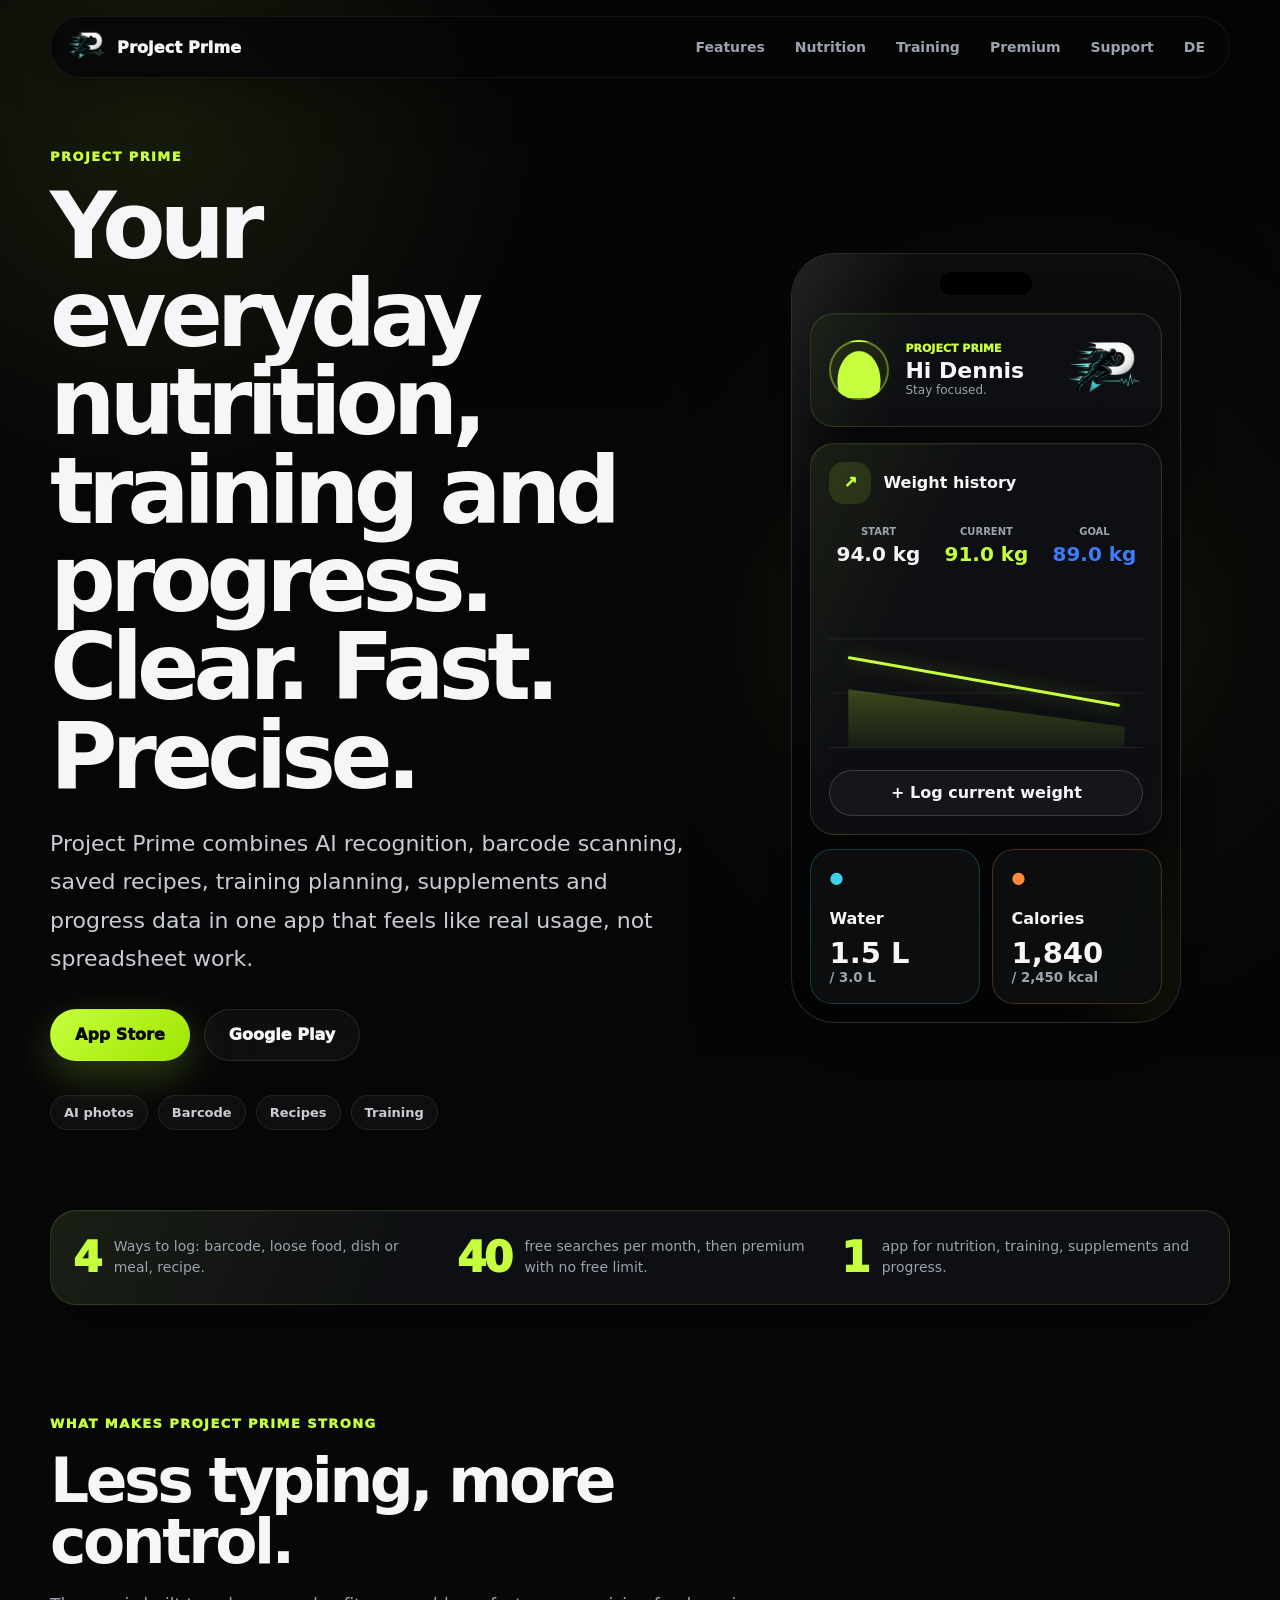
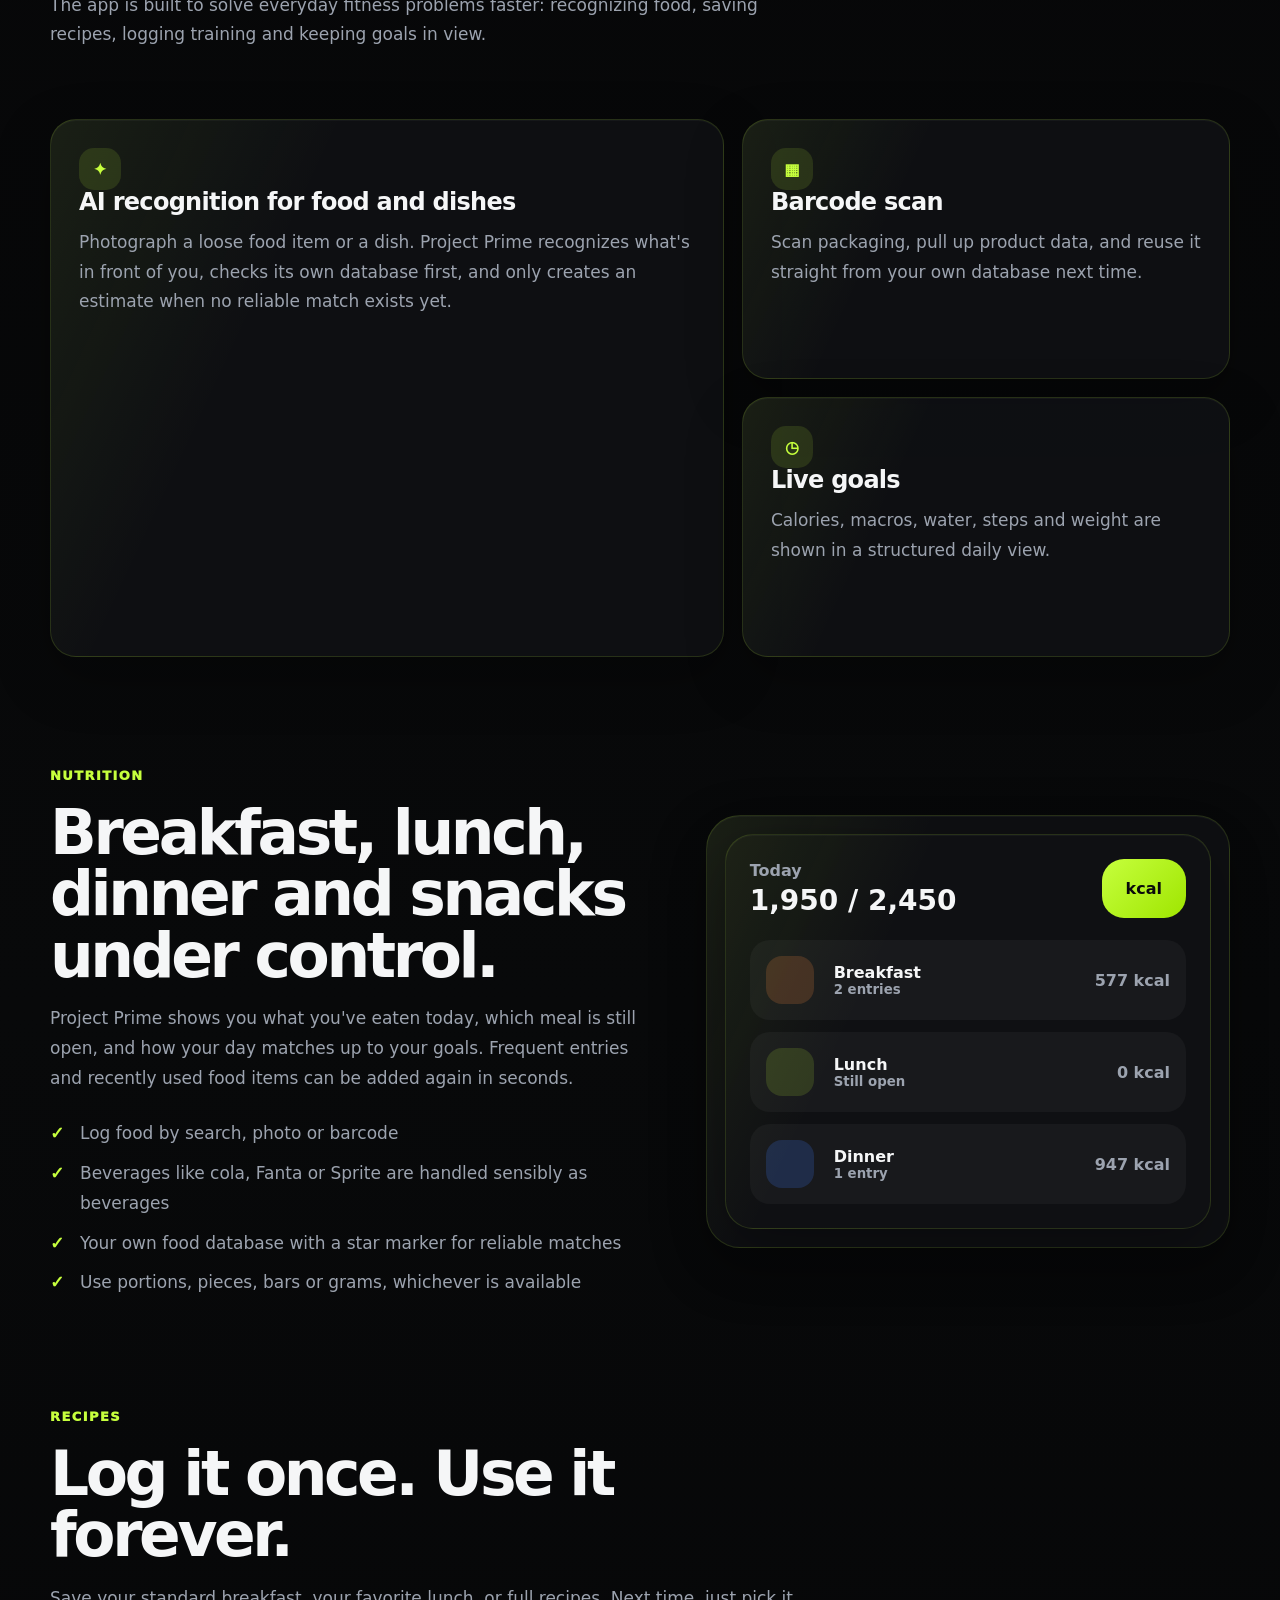
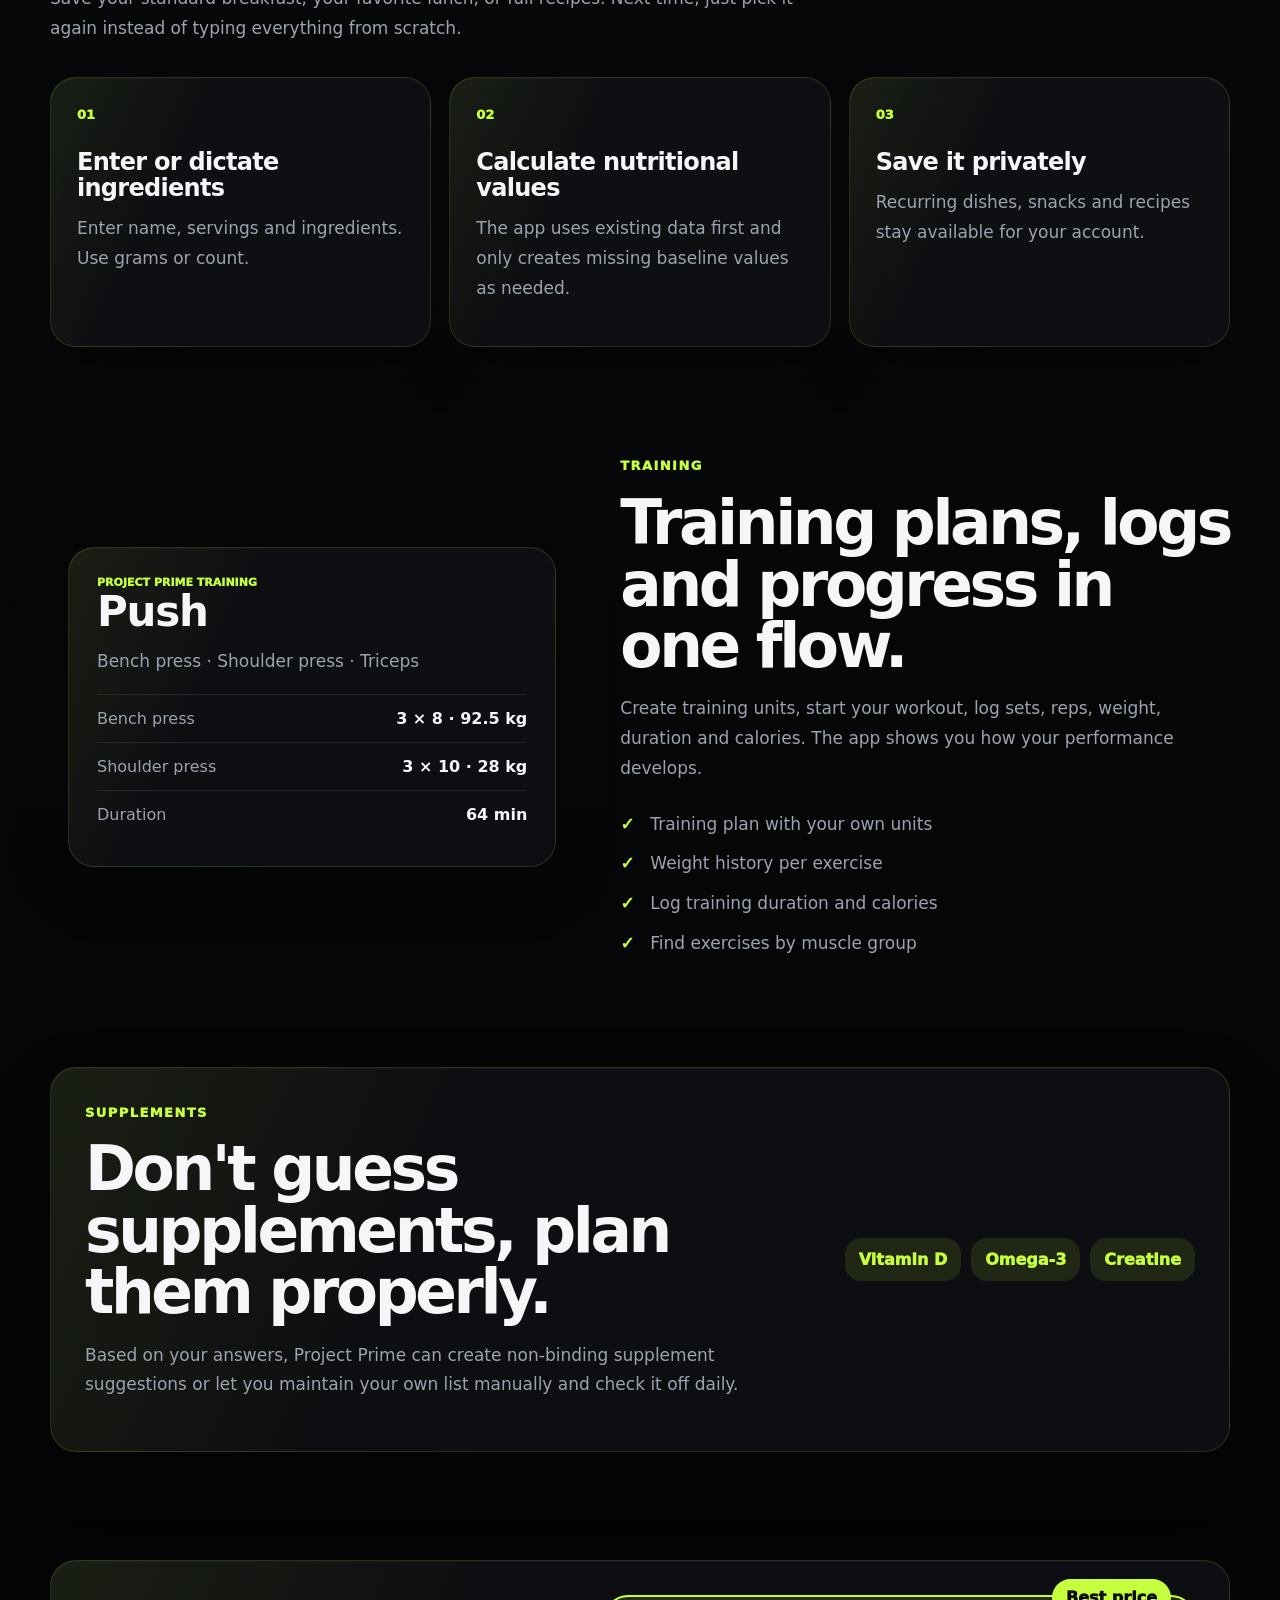
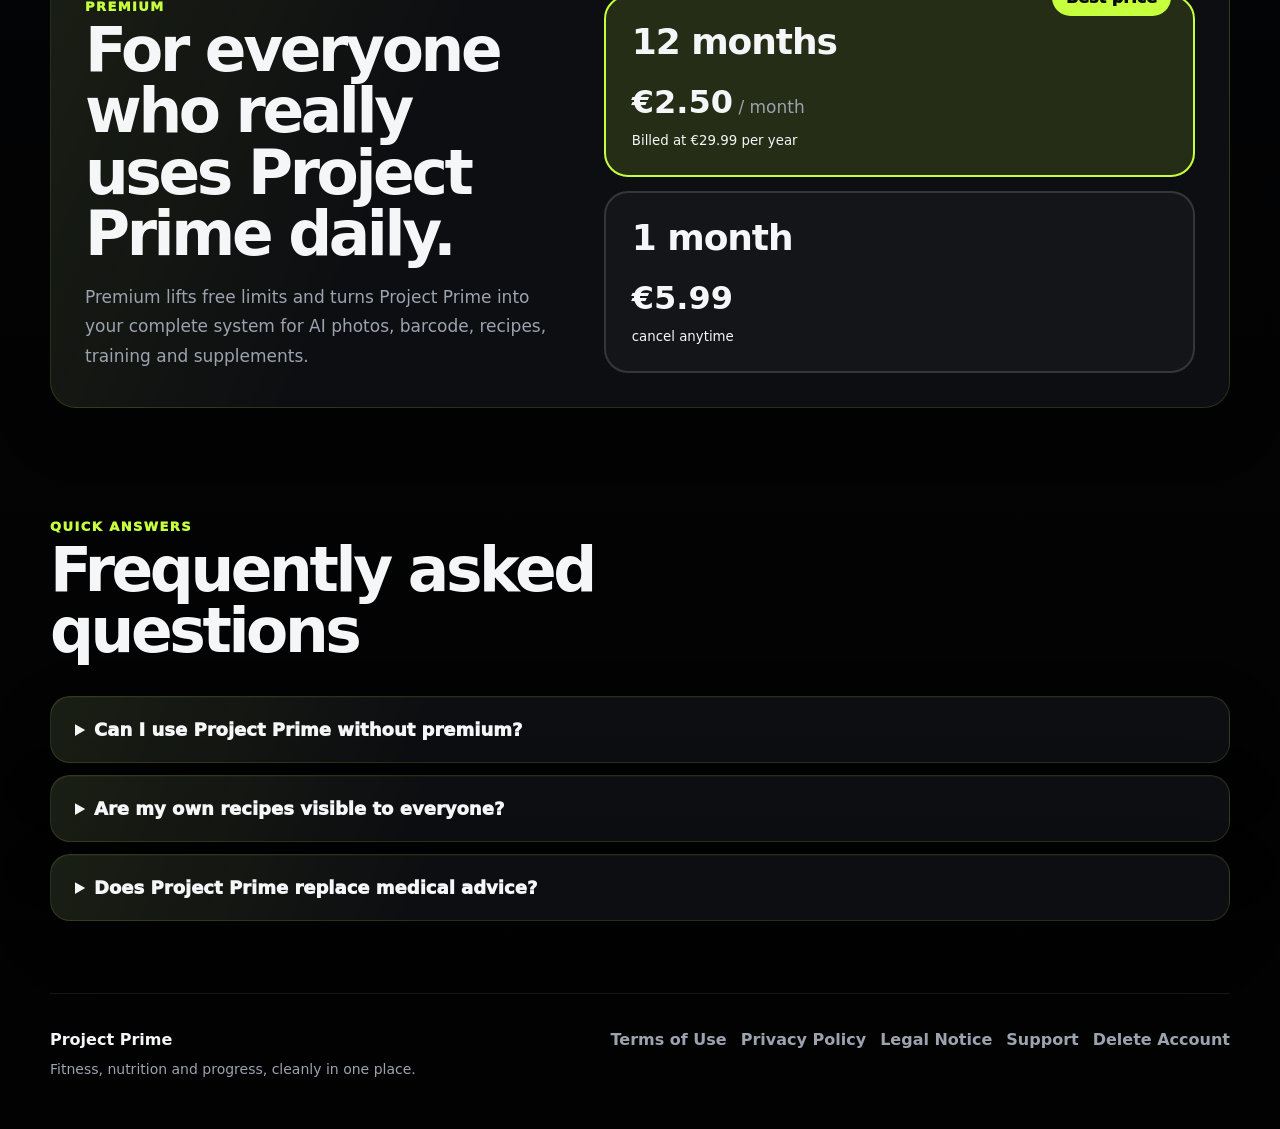
==== en/index.html @ b5b17c7e "Add English site + language switching - New /en/ folder: full English translation of all 6 pages - D" ====
<!DOCTYPE html>
<html lang="en">
<head>
  <meta charset="UTF-8">
  <script>
  (function () {
    try {
      var MAP = {
        "index.html": "index.html",
        "datenschutz.html": "privacy.html",
        "nutzungsbedingungen.html": "terms.html",
        "impressum.html": "imprint.html",
        "konto-loeschen.html": "delete-account.html",
        "support.html": "support.html"
      };
      var REV = {};
      for (var k in MAP) { REV[MAP[k]] = k; }
      var path = location.pathname;
      var inEn = path.indexOf("/en/") !== -1;
      var file = path.split("/").pop() || "index.html";
      var chosen = null;
      try { chosen = localStorage.getItem("pp_lang"); } catch (e) {}
      var wantEn = chosen ? chosen === "en" : (navigator.language || "de").toLowerCase().indexOf("de") !== 0;
      if (wantEn && !inEn) {
        location.replace("en/" + (MAP[file] || "index.html") + location.search + location.hash);
      } else if (!wantEn && inEn) {
        location.replace("../" + (REV[file] || "index.html") + location.search + location.hash);
      }
    } catch (e) {}
  })();
  </script>
  <meta name="viewport" content="width=device-width, initial-scale=1.0">
  <meta name="description" content="Project Prime is the modern fitness app for AI-powered nutrition tracking, barcode scanning, recipes, training, supplements and progress.">
  <meta name="theme-color" content="#060607">
  <title>Project Prime | Nutrition, training and progress in one app</title>
  <link rel="alternate" hreflang="de" href="https://REPLACE-WITH-YOUR-DOMAIN/index.html">
  <link rel="alternate" hreflang="en" href="https://REPLACE-WITH-YOUR-DOMAIN/en/index.html">
  <link rel="alternate" hreflang="x-default" href="https://REPLACE-WITH-YOUR-DOMAIN/index.html">
  <link rel="preload" href="../assets/project-prime-logo.png" as="image">
  <link rel="preload" href="../assets/project-prime-app-icon.png" as="image">
  <link rel="stylesheet" href="../styles.css">
</head>
<body>
  <header class="site-header">
    <a class="brand" href="index.html" aria-label="Project Prime home">
      <img src="../assets/project-prime-logo.png" alt="" class="brand__mark">
      <span>Project Prime</span>
    </a>
    <nav class="site-nav" aria-label="Main navigation">
      <a href="#features">Features</a>
      <a href="#nutrition">Nutrition</a>
      <a href="#training">Training</a>
      <a href="#premium">Premium</a>
      <a href="support.html">Support</a>
      <a href="../index.html" onclick="try{localStorage.setItem('pp_lang','de')}catch(e){}">DE</a>
    </nav>
  </header>

  <main>
    <section class="hero section">
      <div class="hero__content">
        <p class="eyebrow">Project Prime</p>
        <h1>Your everyday nutrition, training and progress. Clear. Fast. Precise.</h1>
        <p class="hero__text">
          Project Prime combines AI recognition, barcode scanning, saved recipes,
          training planning, supplements and progress data in one app that feels
          like real usage, not spreadsheet work.
        </p>
        <div class="hero__actions" id="download">
          <a class="button button--primary" href="https://apps.apple.com/de/search?term=Project%20Prime" aria-label="Search for Project Prime on the App Store">App Store</a>
          <a class="button button--ghost" href="https://play.google.com/store/apps/details?id=de.dennisvollmer.projectprime" aria-label="Open Project Prime on Google Play">Google Play</a>
        </div>
        <div class="trust-row" aria-label="Project Prime benefits">
          <span>AI photos</span>
          <span>Barcode</span>
          <span>Recipes</span>
          <span>Training</span>
        </div>
      </div>

      <div class="phone-stage" aria-hidden="true">
        <div class="phone">
          <div class="phone__status"></div>
          <div class="app-card app-card--hero">
            <div class="avatar"></div>
            <div>
              <span class="mini-title">Project Prime</span>
              <strong>Hi Dennis</strong>
              <p>Stay focused.</p>
            </div>
            <img src="../assets/project-prime-logo.png" alt="" class="phone-logo">
          </div>
          <div class="app-card weight-card">
            <div class="card-title">
              <span class="icon-pill">↗</span>
              <strong>Weight history</strong>
            </div>
            <div class="stats-row">
              <div><span>Start</span><strong>94.0 kg</strong></div>
              <div><span>Current</span><strong>91.0 kg</strong></div>
              <div><span>Goal</span><strong>89.0 kg</strong></div>
            </div>
            <div class="chart">
              <span class="chart-line"></span>
              <span class="chart-fill"></span>
            </div>
            <button class="mock-button">+ Log current weight</button>
          </div>
          <div class="quick-grid">
            <div class="mini-card">
              <span class="drop">●</span>
              <strong>Water</strong>
              <b>1.5 L</b>
              <small>/ 3.0 L</small>
            </div>
            <div class="mini-card mini-card--orange">
              <span class="drop">●</span>
              <strong>Calories</strong>
              <b>1,840</b>
              <small>/ 2,450 kcal</small>
            </div>
          </div>
        </div>
      </div>
    </section>

    <section class="section intro-strip">
      <div>
        <span class="metric">4</span>
        <p>Ways to log: barcode, loose food, dish or meal, recipe.</p>
      </div>
      <div>
        <span class="metric">40</span>
        <p>free searches per month, then premium with no free limit.</p>
      </div>
      <div>
        <span class="metric">1</span>
        <p>app for nutrition, training, supplements and progress.</p>
      </div>
    </section>

    <section class="section feature-grid" id="features">
      <div class="section-heading">
        <p class="eyebrow">What makes Project Prime strong</p>
        <h2>Less typing, more control.</h2>
        <p>
          The app is built to solve everyday fitness problems faster:
          recognizing food, saving recipes, logging training and keeping goals in view.
        </p>
      </div>

      <article class="feature-card feature-card--large">
        <span class="feature-icon">✦</span>
        <h3>AI recognition for food and dishes</h3>
        <p>
          Photograph a loose food item or a dish. Project Prime recognizes
          what's in front of you, checks its own database first, and only
          creates an estimate when no reliable match exists yet.
        </p>
      </article>
      <article class="feature-card">
        <span class="feature-icon">▦</span>
        <h3>Barcode scan</h3>
        <p>
          Scan packaging, pull up product data, and reuse it straight from
          your own database next time.
        </p>
      </article>
      <article class="feature-card">
        <span class="feature-icon">◷</span>
        <h3>Live goals</h3>
        <p>
          Calories, macros, water, steps and weight are shown in a structured daily view.
        </p>
      </article>
    </section>

    <section class="section split" id="nutrition">
      <div>
        <p class="eyebrow">Nutrition</p>
        <h2>Breakfast, lunch, dinner and snacks under control.</h2>
        <p>
          Project Prime shows you what you've eaten today, which meal is still open,
          and how your day matches up to your goals. Frequent entries and recently
          used food items can be added again in seconds.
        </p>
        <ul class="check-list">
          <li>Log food by search, photo or barcode</li>
          <li>Beverages like cola, Fanta or Sprite are handled sensibly as beverages</li>
          <li>Your own food database with a star marker for reliable matches</li>
          <li>Use portions, pieces, bars or grams, whichever is available</li>
        </ul>
      </div>
      <div class="visual-card">
        <div class="nutrition-panel">
          <div class="panel-head">
            <div>
              <span>Today</span>
              <strong>1,950 / 2,450</strong>
            </div>
            <b>kcal</b>
          </div>
          <div class="meal-row">
            <span class="meal-icon meal-icon--sun"></span>
            <div><strong>Breakfast</strong><small>2 entries</small></div>
            <em>577 kcal</em>
          </div>
          <div class="meal-row">
            <span class="meal-icon meal-icon--fork"></span>
            <div><strong>Lunch</strong><small>Still open</small></div>
            <em>0 kcal</em>
          </div>
          <div class="meal-row">
            <span class="meal-icon meal-icon--moon"></span>
            <div><strong>Dinner</strong><small>1 entry</small></div>
            <em>947 kcal</em>
          </div>
        </div>
      </div>
    </section>

    <section class="section recipe-section">
      <div class="section-heading">
        <p class="eyebrow">Recipes</p>
        <h2>Log it once. Use it forever.</h2>
        <p>
          Save your standard breakfast, your favorite lunch, or full recipes.
          Next time, just pick it again instead of typing everything from scratch.
        </p>
      </div>
      <div class="recipe-grid">
        <article>
          <span>01</span>
          <h3>Enter or dictate ingredients</h3>
          <p>Enter name, servings and ingredients. Use grams or count.</p>
        </article>
        <article>
          <span>02</span>
          <h3>Calculate nutritional values</h3>
          <p>The app uses existing data first and only creates missing baseline values as needed.</p>
        </article>
        <article>
          <span>03</span>
          <h3>Save it privately</h3>
          <p>Recurring dishes, snacks and recipes stay available for your account.</p>
        </article>
      </div>
    </section>

    <section class="section split split--reverse" id="training">
      <div class="training-visual">
        <div class="training-card">
          <span class="mini-title">Project Prime Training</span>
          <h3>Push</h3>
          <p>Bench press · Shoulder press · Triceps</p>
          <div class="set-row"><span>Bench press</span><strong>3 × 8 · 92.5 kg</strong></div>
          <div class="set-row"><span>Shoulder press</span><strong>3 × 10 · 28 kg</strong></div>
          <div class="set-row"><span>Duration</span><strong>64 min</strong></div>
        </div>
      </div>
      <div>
        <p class="eyebrow">Training</p>
        <h2>Training plans, logs and progress in one flow.</h2>
        <p>
          Create training units, start your workout, log sets,
          reps, weight, duration and calories. The app shows you how
          your performance develops.
        </p>
        <ul class="check-list">
          <li>Training plan with your own units</li>
          <li>Weight history per exercise</li>
          <li>Log training duration and calories</li>
          <li>Find exercises by muscle group</li>
        </ul>
      </div>
    </section>

    <section class="section supplement-band">
      <div>
        <p class="eyebrow">Supplements</p>
        <h2>Don't guess supplements, plan them properly.</h2>
        <p>
          Based on your answers, Project Prime can create non-binding supplement
          suggestions or let you maintain your own list manually and check it off daily.
        </p>
      </div>
      <div class="supplement-list" aria-label="Example supplement list">
        <span>Vitamin D</span>
        <span>Omega-3</span>
        <span>Creatine</span>
      </div>
    </section>

    <section class="section premium" id="premium">
      <div class="premium__copy">
        <p class="eyebrow">Premium</p>
        <h2>For everyone who really uses Project Prime daily.</h2>
        <p>
          Premium lifts free limits and turns Project Prime into your complete
          system for AI photos, barcode, recipes, training and supplements.
        </p>
      </div>
      <div class="pricing">
        <article class="price-card price-card--highlight">
          <span class="badge">Best price</span>
          <h3>12 months</h3>
          <p><strong>€2.50</strong> / month</p>
          <small>Billed at €29.99 per year</small>
        </article>
        <article class="price-card">
          <h3>1 month</h3>
          <p><strong>€5.99</strong></p>
          <small>cancel anytime</small>
        </article>
      </div>
    </section>

    <section class="section faq">
      <div class="section-heading">
        <p class="eyebrow">Quick answers</p>
        <h2>Frequently asked questions</h2>
      </div>
      <details>
        <summary>Can I use Project Prime without premium?</summary>
        <p>Yes. The app can be used for free, though certain features may be limited by free-plan quotas.</p>
      </details>
      <details>
        <summary>Are my own recipes visible to everyone?</summary>
        <p>No. Private recipes and saved dishes stay tied to your account, unless you deliberately submit a recipe for community review.</p>
      </details>
      <details>
        <summary>Does Project Prime replace medical advice?</summary>
        <p>No. The app is for documentation, motivation and orientation. Medical questions belong with doctors or other appropriately qualified professionals.</p>
      </details>
    </section>
  </main>

  <footer class="site-footer">
    <div>
      <strong>Project Prime</strong>
      <p>Fitness, nutrition and progress, cleanly in one place.</p>
    </div>
    <nav aria-label="Legal">
      <a href="terms.html">Terms of Use</a>
      <a href="privacy.html">Privacy Policy</a>
      <a href="imprint.html">Legal Notice</a>
      <a href="support.html">Support</a>
      <a href="delete-account.html">Delete Account</a>
    </nav>
  </footer>
</body>
</html>
---- styles.css ----
:root {
  --bg: #060607;
  --bg-soft: #0a0a0b;
  --card: #101114;
  --card-2: #16171b;
  --text: #f5f6f7;
  --muted: #9ca3af;
  --soft: #c9cdd3;
  --accent: #c6ff3d;
  --accent-2: #9fe500;
  --accent-ink: #0a0a0b;
  --blue: #3e7bfa;
  --cyan: #3ecfeb;
  --orange: #ff8a3d;
  --border: rgba(255, 255, 255, 0.09);
  --border-strong: rgba(198, 255, 61, 0.4);
  --shadow: 0 28px 90px rgba(0, 0, 0, 0.5);
  --radius: 26px;
  color-scheme: dark;
}

* {
  box-sizing: border-box;
}

html {
  scroll-behavior: smooth;
}

body {
  margin: 0;
  font-family: Inter, ui-sans-serif, system-ui, -apple-system, BlinkMacSystemFont, "Segoe UI", sans-serif;
  background:
    radial-gradient(circle at 12% 2%, rgba(198, 255, 61, 0.09), transparent 24rem),
    radial-gradient(circle at 82% 10%, rgba(198, 255, 61, 0.04), transparent 28rem),
    linear-gradient(180deg, #050506 0%, #08090a 44%, #020203 100%);
  color: var(--text);
}

body::before {
  content: "";
  position: fixed;
  inset: 0;
  pointer-events: none;
  background-image:
    linear-gradient(rgba(255, 255, 255, 0.03) 1px, transparent 1px),
    linear-gradient(90deg, rgba(255, 255, 255, 0.025) 1px, transparent 1px);
  background-size: 52px 52px;
  mask-image: linear-gradient(to bottom, rgba(0, 0, 0, 0.65), transparent 72%);
  opacity: 0.22;
}

a {
  color: inherit;
  text-decoration: none;
}

img {
  display: block;
  max-width: 100%;
}

.site-header {
  position: sticky;
  top: 0;
  z-index: 20;
  display: flex;
  align-items: center;
  justify-content: space-between;
  gap: 24px;
  width: min(1180px, calc(100% - 40px));
  margin: 16px auto 0;
  padding: 10px 12px 10px 16px;
  border: 1px solid rgba(255, 255, 255, 0.06);
  border-radius: 999px;
  background: rgba(6, 6, 7, 0.78);
  box-shadow: 0 16px 50px rgba(0, 0, 0, 0.3);
  backdrop-filter: blur(18px);
}

.brand {
  display: inline-flex;
  align-items: center;
  gap: 10px;
  font-weight: 950;
  letter-spacing: 0.01em;
}

.brand__mark {
  width: 40px;
  height: 40px;
  object-fit: contain;
}

.site-nav {
  display: flex;
  align-items: center;
  gap: 6px;
  color: var(--muted);
  font-size: 14px;
  font-weight: 800;
}

.site-nav a {
  padding: 10px 12px;
  border-radius: 999px;
  transition: color 0.16s ease, background 0.16s ease;
}

.site-nav a:hover {
  color: var(--accent);
  background: rgba(198, 255, 61, 0.08);
}

.section {
  width: min(1180px, calc(100% - 40px));
  margin: 0 auto;
}

.hero {
  display: grid;
  grid-template-columns: minmax(0, 1.02fr) minmax(350px, 0.78fr);
  align-items: center;
  gap: 56px;
  min-height: calc(100vh - 92px);
  padding: 68px 0 80px;
}

.eyebrow {
  margin: 0 0 14px;
  color: var(--accent);
  font-size: 13px;
  font-weight: 950;
  letter-spacing: 0.11em;
  text-transform: uppercase;
}

h1,
h2,
h3,
p {
  margin-top: 0;
}

h1 {
  max-width: 820px;
  margin-bottom: 24px;
  font-size: clamp(44px, 7.2vw, 92px);
  line-height: 0.96;
  letter-spacing: -0.065em;
}

h2 {
  margin-bottom: 18px;
  font-size: clamp(34px, 4.8vw, 62px);
  line-height: 1;
  letter-spacing: -0.055em;
}

h3 {
  margin-bottom: 12px;
  font-size: 24px;
  line-height: 1.08;
  letter-spacing: -0.03em;
}

p,
li {
  color: var(--muted);
  font-size: 17px;
  line-height: 1.75;
}

.hero__text {
  max-width: 680px;
  color: var(--soft);
  font-size: clamp(18px, 2vw, 22px);
}

.hero__actions {
  display: flex;
  flex-wrap: wrap;
  gap: 14px;
  margin-top: 30px;
}

.button {
  display: inline-flex;
  align-items: center;
  justify-content: center;
  min-height: 52px;
  padding: 0 24px;
  border: 1px solid rgba(255, 255, 255, 0.1);
  border-radius: 999px;
  font-weight: 950;
  transition: transform 0.18s ease, border-color 0.18s ease, background 0.18s ease, box-shadow 0.18s ease;
}

.button:hover {
  transform: translateY(-2px);
}

.button--primary {
  border-color: transparent;
  background: linear-gradient(135deg, var(--accent), var(--accent-2));
  color: var(--accent-ink);
  box-shadow: 0 14px 42px rgba(198, 255, 61, 0.22);
}

.button--primary:hover {
  box-shadow: 0 18px 52px rgba(198, 255, 61, 0.32);
}

.button--ghost {
  background: rgba(255, 255, 255, 0.035);
  color: var(--text);
}

.button--ghost:hover {
  border-color: rgba(255, 255, 255, 0.22);
  background: rgba(255, 255, 255, 0.06);
}

.trust-row {
  display: flex;
  flex-wrap: wrap;
  gap: 10px;
  margin-top: 34px;
}

.trust-row span {
  padding: 9px 13px;
  border: 1px solid rgba(255, 255, 255, 0.08);
  border-radius: 999px;
  background: rgba(255, 255, 255, 0.035);
  color: var(--soft);
  font-size: 13px;
  font-weight: 850;
}

.phone-stage {
  position: relative;
  display: grid;
  place-items: center;
}

.phone-stage::before {
  content: "";
  position: absolute;
  width: 540px;
  height: 540px;
  border-radius: 50%;
  background: radial-gradient(circle, rgba(198, 255, 61, 0.14), transparent 68%);
  filter: blur(12px);
}

.phone {
  position: relative;
  width: min(390px, 100%);
  min-height: 730px;
  padding: 18px;
  border: 1px solid rgba(255, 255, 255, 0.14);
  border-radius: 44px;
  background: linear-gradient(180deg, #0c0d0f, #030304);
  box-shadow: var(--shadow);
  overflow: hidden;
}

.phone::after {
  content: "";
  position: absolute;
  inset: 0;
  border-radius: inherit;
  pointer-events: none;
  background: linear-gradient(110deg, rgba(255, 255, 255, 0.09), transparent 19%, transparent 82%, rgba(198, 255, 61, 0.06));
}

.phone__status {
  width: 92px;
  height: 23px;
  margin: 0 auto 18px;
  border-radius: 999px;
  background: #000;
}

.app-card,
.feature-card,
.visual-card,
.recipe-grid article,
.training-card,
.supplement-band,
.premium,
.faq details,
.intro-strip,
.nutrition-panel {
  border: 1px solid rgba(198, 255, 61, 0.14);
  background:
    linear-gradient(115deg, rgba(198, 255, 61, 0.07), transparent 32%),
    rgba(16, 17, 20, 0.86);
  box-shadow: inset 0 1px 0 rgba(255, 255, 255, 0.035), 0 20px 55px rgba(0, 0, 0, 0.3);
}

.app-card {
  position: relative;
  z-index: 1;
  border-radius: 24px;
  padding: 18px;
}

.app-card--hero {
  display: grid;
  grid-template-columns: 62px 1fr 76px;
  gap: 14px;
  align-items: center;
}

.avatar {
  width: 60px;
  height: 60px;
  border: 2px solid rgba(198, 255, 61, 0.4);
  border-radius: 50%;
  background:
    radial-gradient(circle at 50% 36%, var(--accent) 0 10px, transparent 11px),
    radial-gradient(ellipse at 50% 70%, var(--accent) 0 21px, transparent 22px),
    rgba(198, 255, 61, 0.06);
}

.mini-title {
  display: block;
  color: var(--accent);
  font-size: 11px;
  font-weight: 950;
  text-transform: uppercase;
}

.app-card--hero strong {
  display: block;
  margin-top: 3px;
  font-size: 22px;
}

.app-card--hero p {
  margin-bottom: 0;
  font-size: 12px;
  line-height: 1.25;
}

.phone-logo {
  width: 76px;
  height: 76px;
  object-fit: contain;
}

.weight-card {
  margin-top: 16px;
}

.card-title {
  display: flex;
  align-items: center;
  gap: 12px;
  margin-bottom: 22px;
}

.icon-pill,
.feature-icon {
  display: inline-grid;
  place-items: center;
  width: 42px;
  height: 42px;
  border-radius: 15px;
  background: rgba(198, 255, 61, 0.12);
  color: var(--accent);
  font-weight: 950;
}

.stats-row {
  display: grid;
  grid-template-columns: repeat(3, 1fr);
  gap: 10px;
  text-align: center;
}

.stats-row span {
  display: block;
  color: var(--muted);
  font-size: 10px;
  font-weight: 900;
  text-transform: uppercase;
}

.stats-row strong {
  display: block;
  margin-top: 5px;
  font-size: 20px;
}

.stats-row div:nth-child(2) strong {
  color: var(--accent);
}

.stats-row div:nth-child(3) strong {
  color: var(--blue);
}

.chart {
  position: relative;
  height: 160px;
  margin: 22px 0;
  border-bottom: 1px solid rgba(255, 255, 255, 0.08);
  background: linear-gradient(to bottom, transparent 31%, rgba(255, 255, 255, 0.05) 32%, transparent 33%, transparent 65%, rgba(255, 255, 255, 0.045) 66%, transparent 67%);
  overflow: hidden;
}

.chart-line {
  position: absolute;
  left: 6%;
  right: 6%;
  top: 43%;
  height: 3px;
  border-radius: 999px;
  background: var(--accent);
  transform: rotate(10deg);
  transform-origin: left center;
  box-shadow: 0 0 18px rgba(198, 255, 61, 0.4);
}

.chart-fill {
  position: absolute;
  left: 6%;
  right: 6%;
  bottom: 0;
  height: 72px;
  background: linear-gradient(to bottom, rgba(198, 255, 61, 0.28), rgba(198, 255, 61, 0.06));
  clip-path: polygon(0 20%, 48% 45%, 100% 72%, 100% 100%, 0 100%);
}

.mock-button {
  width: 100%;
  min-height: 46px;
  border: 1px solid rgba(255, 255, 255, 0.16);
  border-radius: 999px;
  background: rgba(255, 255, 255, 0.035);
  color: var(--text);
  font: inherit;
  font-weight: 900;
}

.quick-grid {
  position: relative;
  z-index: 1;
  display: grid;
  grid-template-columns: 1fr 1fr;
  gap: 12px;
  margin-top: 14px;
}

.mini-card {
  min-height: 152px;
  padding: 18px;
  border: 1px solid rgba(62, 207, 235, 0.24);
  border-radius: 22px;
  background: rgba(13, 15, 17, 0.88);
}

.mini-card--orange {
  border-color: rgba(255, 138, 61, 0.26);
}

.mini-card strong,
.mini-card b,
.mini-card small {
  display: block;
}

.mini-card strong {
  margin-top: 22px;
}

.mini-card b {
  margin-top: 8px;
  font-size: 29px;
}

.mini-card small {
  color: var(--muted);
  font-weight: 800;
}

.drop {
  color: var(--cyan);
}

.mini-card--orange .drop {
  color: var(--orange);
}

.intro-strip {
  display: grid;
  grid-template-columns: repeat(3, 1fr);
  gap: 18px;
  margin-bottom: 108px;
  padding: 22px;
  border-radius: var(--radius);
}

.intro-strip > div {
  display: grid;
  grid-template-columns: auto 1fr;
  gap: 14px;
  align-items: center;
}

.intro-strip p {
  margin: 0;
  font-size: 14px;
  line-height: 1.5;
}

.metric {
  color: var(--accent);
  font-size: 42px;
  font-weight: 950;
  letter-spacing: -0.06em;
}

.section-heading {
  max-width: 760px;
  margin-bottom: 34px;
}

.feature-grid {
  display: grid;
  grid-template-columns: 1.16fr 0.84fr;
  gap: 18px;
  margin-bottom: 108px;
}

.feature-grid .section-heading {
  grid-column: 1 / -1;
}

.feature-card {
  min-height: 260px;
  padding: 28px;
  border-radius: var(--radius);
  transition: transform 0.2s ease, border-color 0.2s ease;
}

.feature-card:hover {
  transform: translateY(-3px);
  border-color: rgba(198, 255, 61, 0.28);
}

.feature-card--large {
  grid-row: span 2;
  min-height: 360px;
}

.feature-card p {
  margin-bottom: 0;
}

.split {
  display: grid;
  grid-template-columns: minmax(0, 1fr) minmax(340px, 0.86fr);
  gap: 46px;
  align-items: center;
  margin-bottom: 108px;
}

.split--reverse {
  grid-template-columns: minmax(340px, 0.86fr) minmax(0, 1fr);
}

.check-list {
  display: grid;
  gap: 10px;
  padding: 0;
  margin: 26px 0 0;
  list-style: none;
}

.check-list li {
  position: relative;
  padding-left: 30px;
}

.check-list li::before {
  content: "✓";
  position: absolute;
  left: 0;
  top: 0;
  color: var(--accent);
  font-weight: 950;
}

.visual-card,
.training-visual {
  padding: 18px;
  border-radius: 34px;
}

.nutrition-panel {
  padding: 24px;
  border-radius: 28px;
}

.panel-head {
  display: flex;
  align-items: center;
  justify-content: space-between;
  margin-bottom: 22px;
}

.panel-head span {
  display: block;
  color: var(--muted);
  font-weight: 850;
}

.panel-head strong {
  display: block;
  margin-top: 4px;
  font-size: 28px;
}

.panel-head b {
  padding: 20px 24px;
  border-radius: 22px;
  background: linear-gradient(135deg, var(--accent), var(--accent-2));
  color: var(--accent-ink);
}

.meal-row {
  display: grid;
  grid-template-columns: 54px 1fr auto;
  gap: 14px;
  align-items: center;
  padding: 16px;
  border-radius: 20px;
  background: rgba(255, 255, 255, 0.04);
}

.meal-row + .meal-row {
  margin-top: 12px;
}

.meal-row small,
.meal-row em {
  color: var(--muted);
  font-style: normal;
  font-weight: 850;
}

.meal-row strong,
.meal-row small {
  display: block;
}

.meal-icon {
  width: 48px;
  height: 48px;
  border-radius: 16px;
  background: rgba(198, 255, 61, 0.14);
}

.meal-icon--sun {
  background: rgba(255, 138, 61, 0.18);
}

.meal-icon--moon {
  background: rgba(62, 123, 250, 0.2);
}

.recipe-section {
  margin-bottom: 108px;
}

.recipe-grid {
  display: grid;
  grid-template-columns: repeat(3, 1fr);
  gap: 18px;
}

.recipe-grid article {
  padding: 26px;
  border-radius: var(--radius);
  transition: transform 0.2s ease, border-color 0.2s ease;
}

.recipe-grid article:hover {
  transform: translateY(-3px);
  border-color: rgba(198, 255, 61, 0.28);
}

.recipe-grid span {
  display: inline-block;
  margin-bottom: 28px;
  color: var(--accent);
  font-size: 13px;
  font-weight: 950;
}

.training-card {
  padding: 28px;
  border-radius: var(--radius);
}

.training-card h3 {
  font-size: 42px;
}

.set-row {
  display: flex;
  justify-content: space-between;
  gap: 18px;
  padding: 14px 0;
  border-top: 1px solid rgba(255, 255, 255, 0.08);
  color: var(--muted);
}

.set-row strong {
  color: var(--text);
}

.supplement-band {
  display: grid;
  grid-template-columns: 1fr auto;
  gap: 32px;
  align-items: center;
  margin-bottom: 108px;
  padding: 34px;
  border-radius: var(--radius);
}

.supplement-list {
  display: flex;
  flex-wrap: wrap;
  gap: 10px;
}

.supplement-list span {
  padding: 12px 14px;
  border-radius: 16px;
  background: rgba(198, 255, 61, 0.1);
  color: var(--accent);
  font-weight: 950;
}

.premium {
  display: grid;
  grid-template-columns: minmax(0, 0.82fr) minmax(340px, 1fr);
  gap: 34px;
  align-items: center;
  margin-bottom: 108px;
  padding: 34px;
  border-radius: var(--radius);
}

.premium__copy p {
  margin-bottom: 0;
}

.pricing {
  display: grid;
  gap: 14px;
}

.price-card {
  position: relative;
  padding: 26px;
  border: 2px solid rgba(255, 255, 255, 0.14);
  border-radius: 24px;
  background: rgba(255, 255, 255, 0.03);
  transition: transform 0.2s ease;
}

.price-card--highlight {
  border-color: var(--accent);
  background: rgba(198, 255, 61, 0.13);
}

.price-card--highlight:hover {
  transform: translateY(-2px);
}

.price-card h3 {
  font-size: 36px;
}

.price-card p {
  margin-bottom: 0;
}

.price-card strong {
  color: var(--text);
  font-size: 32px;
}

.price-card s {
  color: rgba(255, 255, 255, 0.5);
  font-size: 24px;
  font-weight: 850;
}

.badge {
  position: absolute;
  right: 22px;
  top: -18px;
  padding: 9px 14px;
  border-radius: 999px;
  background: var(--accent);
  color: var(--accent-ink);
  font-weight: 950;
}

.faq {
  margin-bottom: 72px;
}

.faq details {
  padding: 22px 24px;
  border-radius: 20px;
}

.faq details + details {
  margin-top: 12px;
}

.faq summary {
  cursor: pointer;
  font-weight: 950;
  font-size: 18px;
}

.faq p {
  margin: 12px 0 0;
}

.site-footer {
  display: flex;
  justify-content: space-between;
  gap: 24px;
  width: min(1180px, calc(100% - 40px));
  margin: 0 auto;
  padding: 36px 0 48px;
  border-top: 1px solid rgba(255, 255, 255, 0.08);
}

.site-footer p {
  margin: 8px 0 0;
  font-size: 14px;
}

.site-footer nav {
  display: flex;
  flex-wrap: wrap;
  justify-content: flex-end;
  gap: 14px;
  color: var(--muted);
  font-weight: 800;
}

.site-footer a:hover {
  color: var(--accent);
}

@media (max-width: 980px) {
  .site-header {
    align-items: flex-start;
    border-radius: 28px;
  }

  .site-nav {
    flex-wrap: wrap;
    justify-content: flex-end;
  }

  .hero,
  .split,
  .split--reverse,
  .premium {
    grid-template-columns: 1fr;
  }

  .hero {
    min-height: 0;
    padding-top: 56px;
  }

  .phone {
    width: min(390px, 100%);
  }

  .feature-grid,
  .recipe-grid,
  .intro-strip,
  .supplement-band {
    grid-template-columns: 1fr;
  }
}

@media (max-width: 680px) {
  .site-header,
  .section,
  .site-footer {
    width: min(100% - 28px, 1180px);
  }

  .site-header {
    position: static;
    display: block;
    padding: 12px;
  }

  .site-nav {
    justify-content: flex-start;
    margin-top: 10px;
  }

  .site-nav a {
    padding: 8px 9px;
    font-size: 13px;
  }

  .hero {
    padding: 44px 0 70px;
  }

  h1 {
    font-size: 46px;
  }

  h2 {
    font-size: 38px;
  }

  p,
  li {
    font-size: 16px;
  }

  .phone {
    min-height: 650px;
    border-radius: 34px;
  }

  .app-card--hero {
    grid-template-columns: 54px 1fr 58px;
  }

  .avatar {
    width: 52px;
    height: 52px;
  }

  .phone-logo {
    width: 58px;
    height: 58px;
  }

  .stats-row strong {
    font-size: 17px;
  }

  .quick-grid {
    grid-template-columns: 1fr;
  }

  .panel-head,
  .set-row,
  .site-footer {
    display: block;
  }

  .panel-head b {
    display: inline-block;
    margin-top: 12px;
  }

  .meal-row {
    grid-template-columns: 48px 1fr;
  }

  .meal-row em {
    grid-column: 2;
  }

  .badge {
    position: static;
    display: inline-block;
    margin-bottom: 16px;
  }

  .price-card h3 {
    font-size: 30px;
  }

  .site-footer nav {
    justify-content: flex-start;
    margin-top: 18px;
  }
}
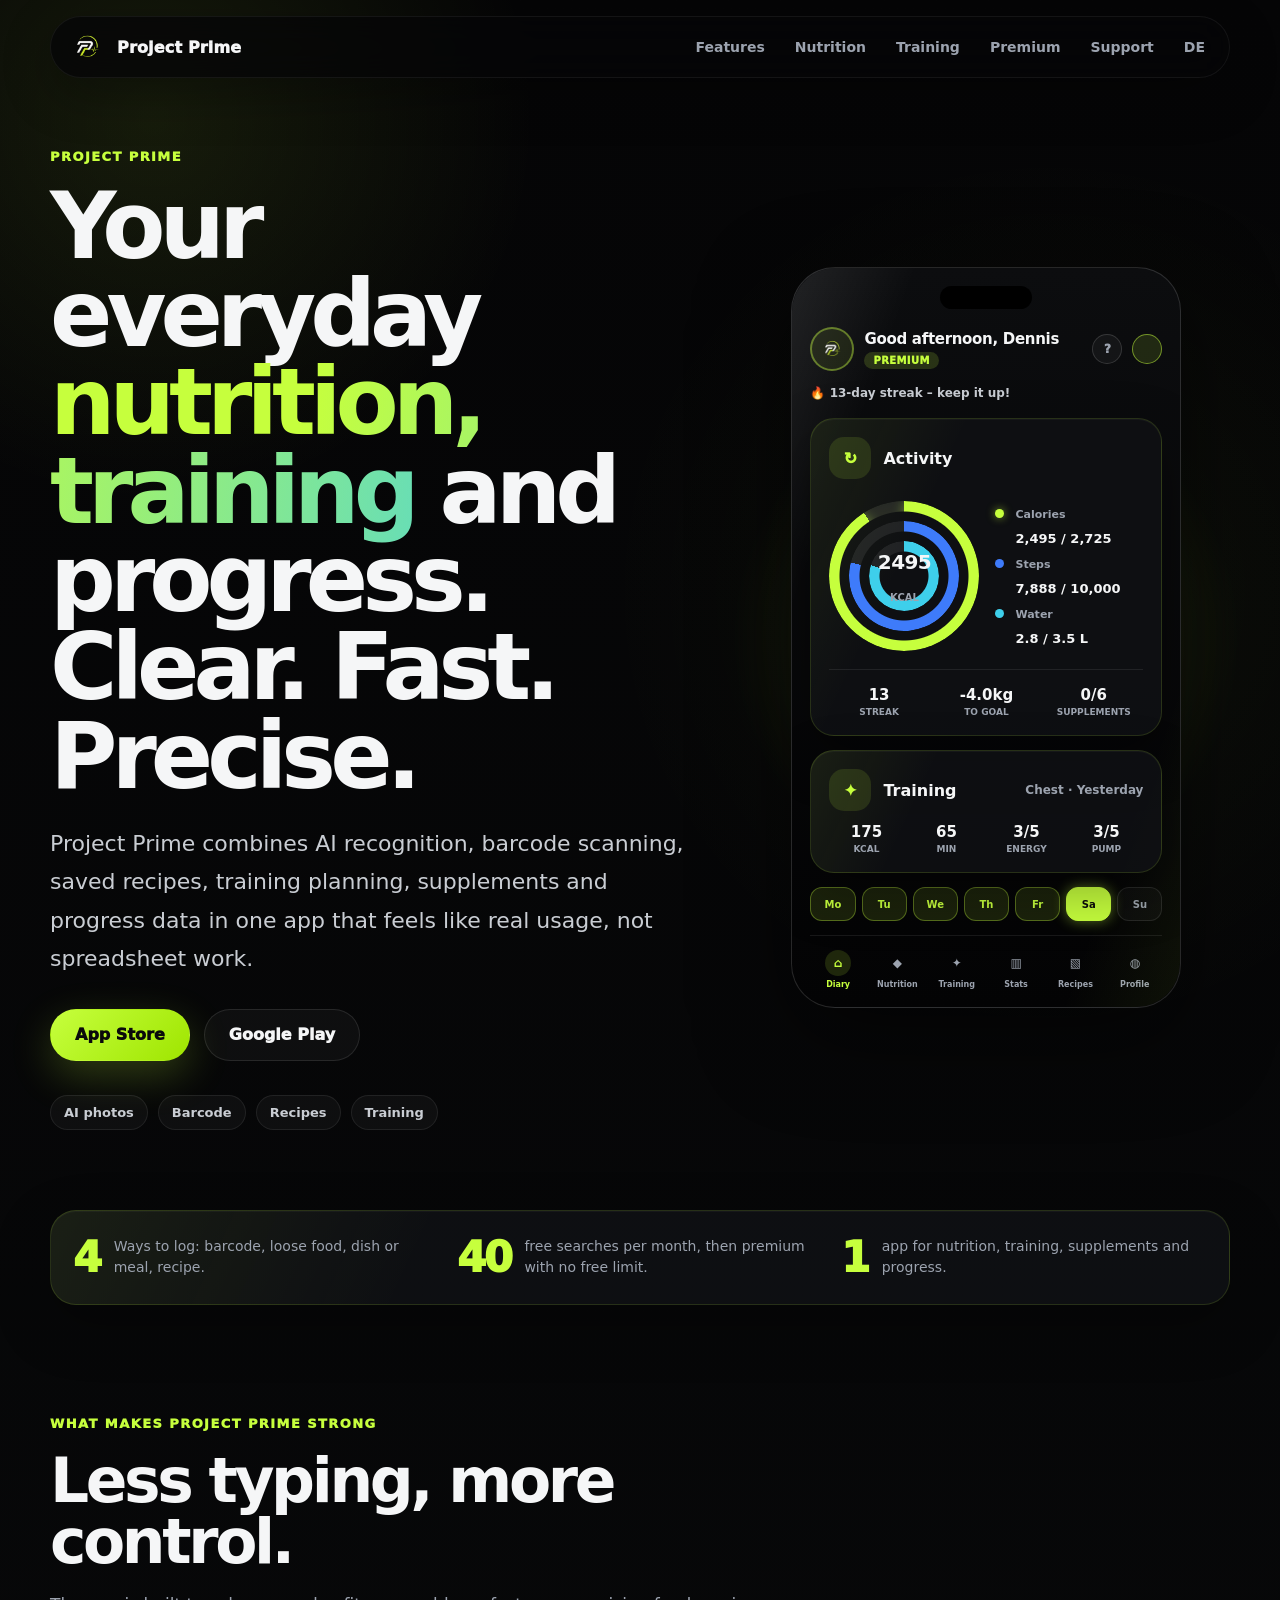
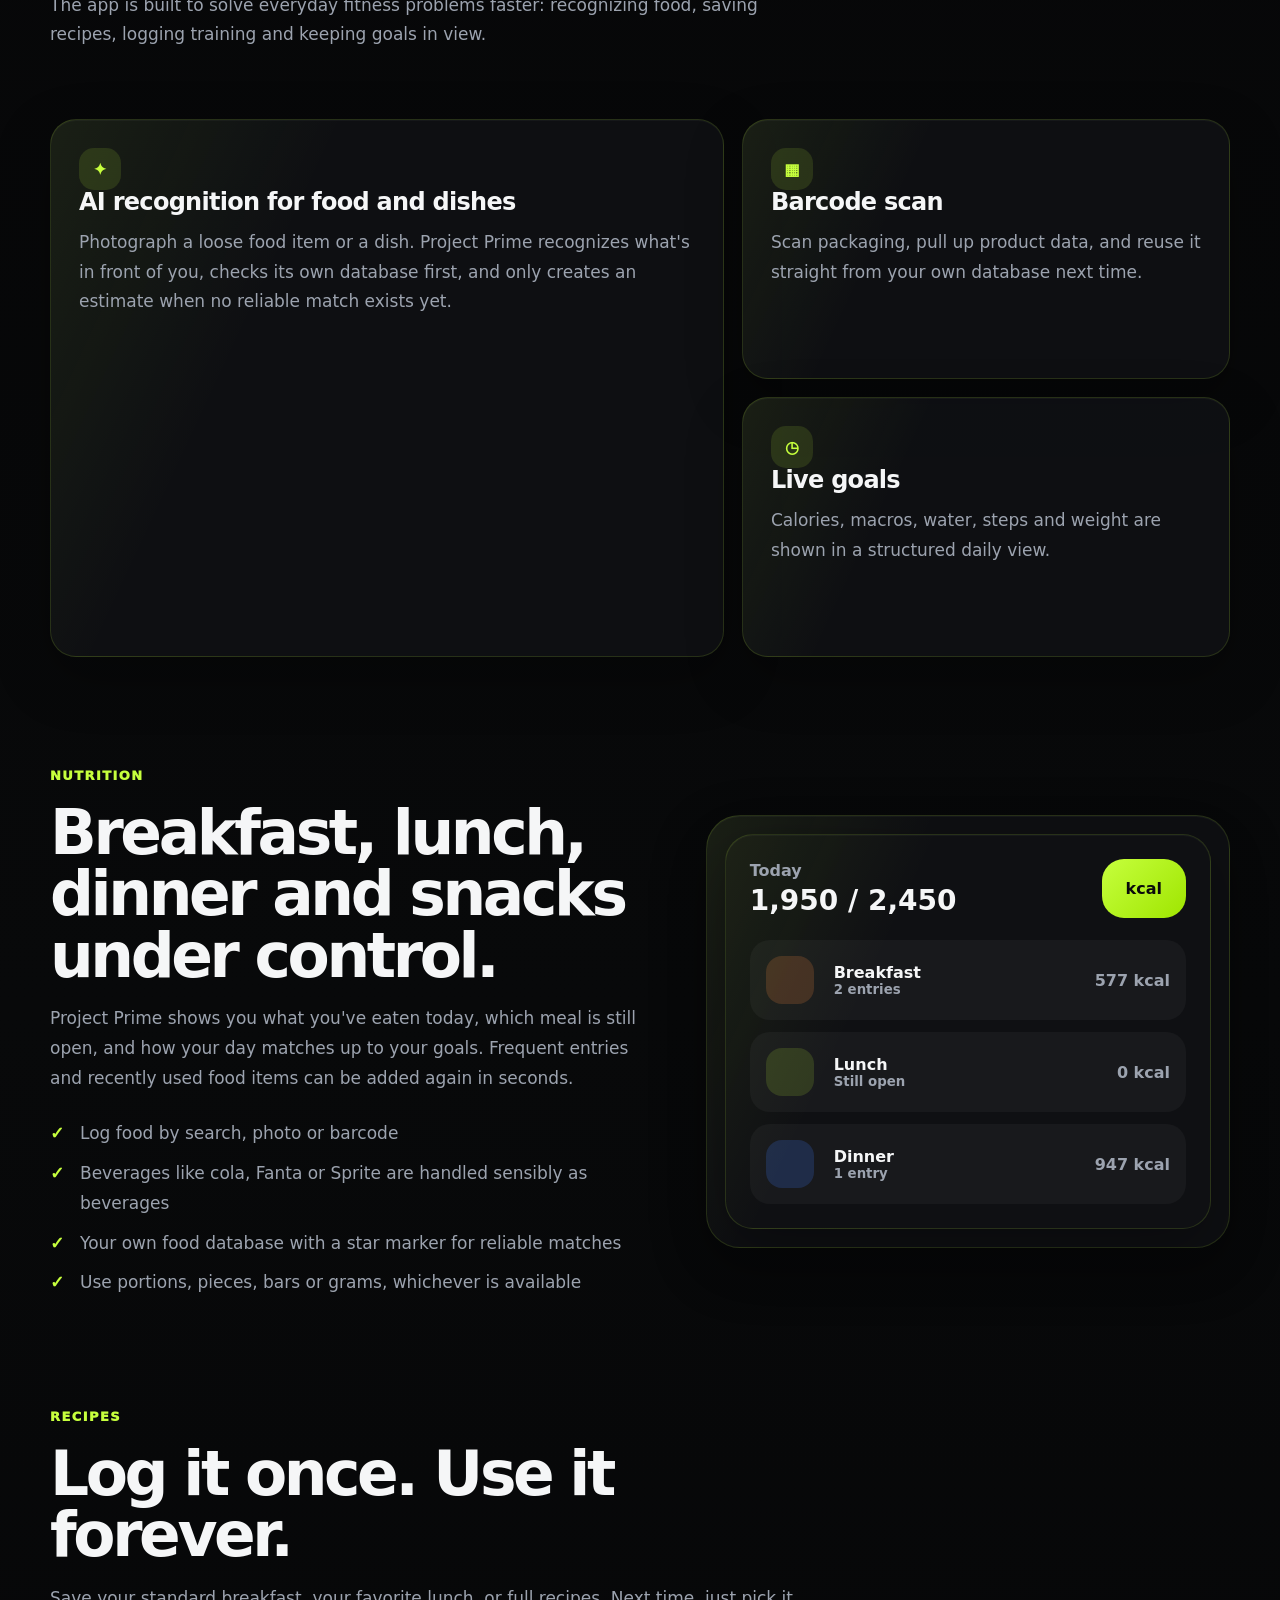
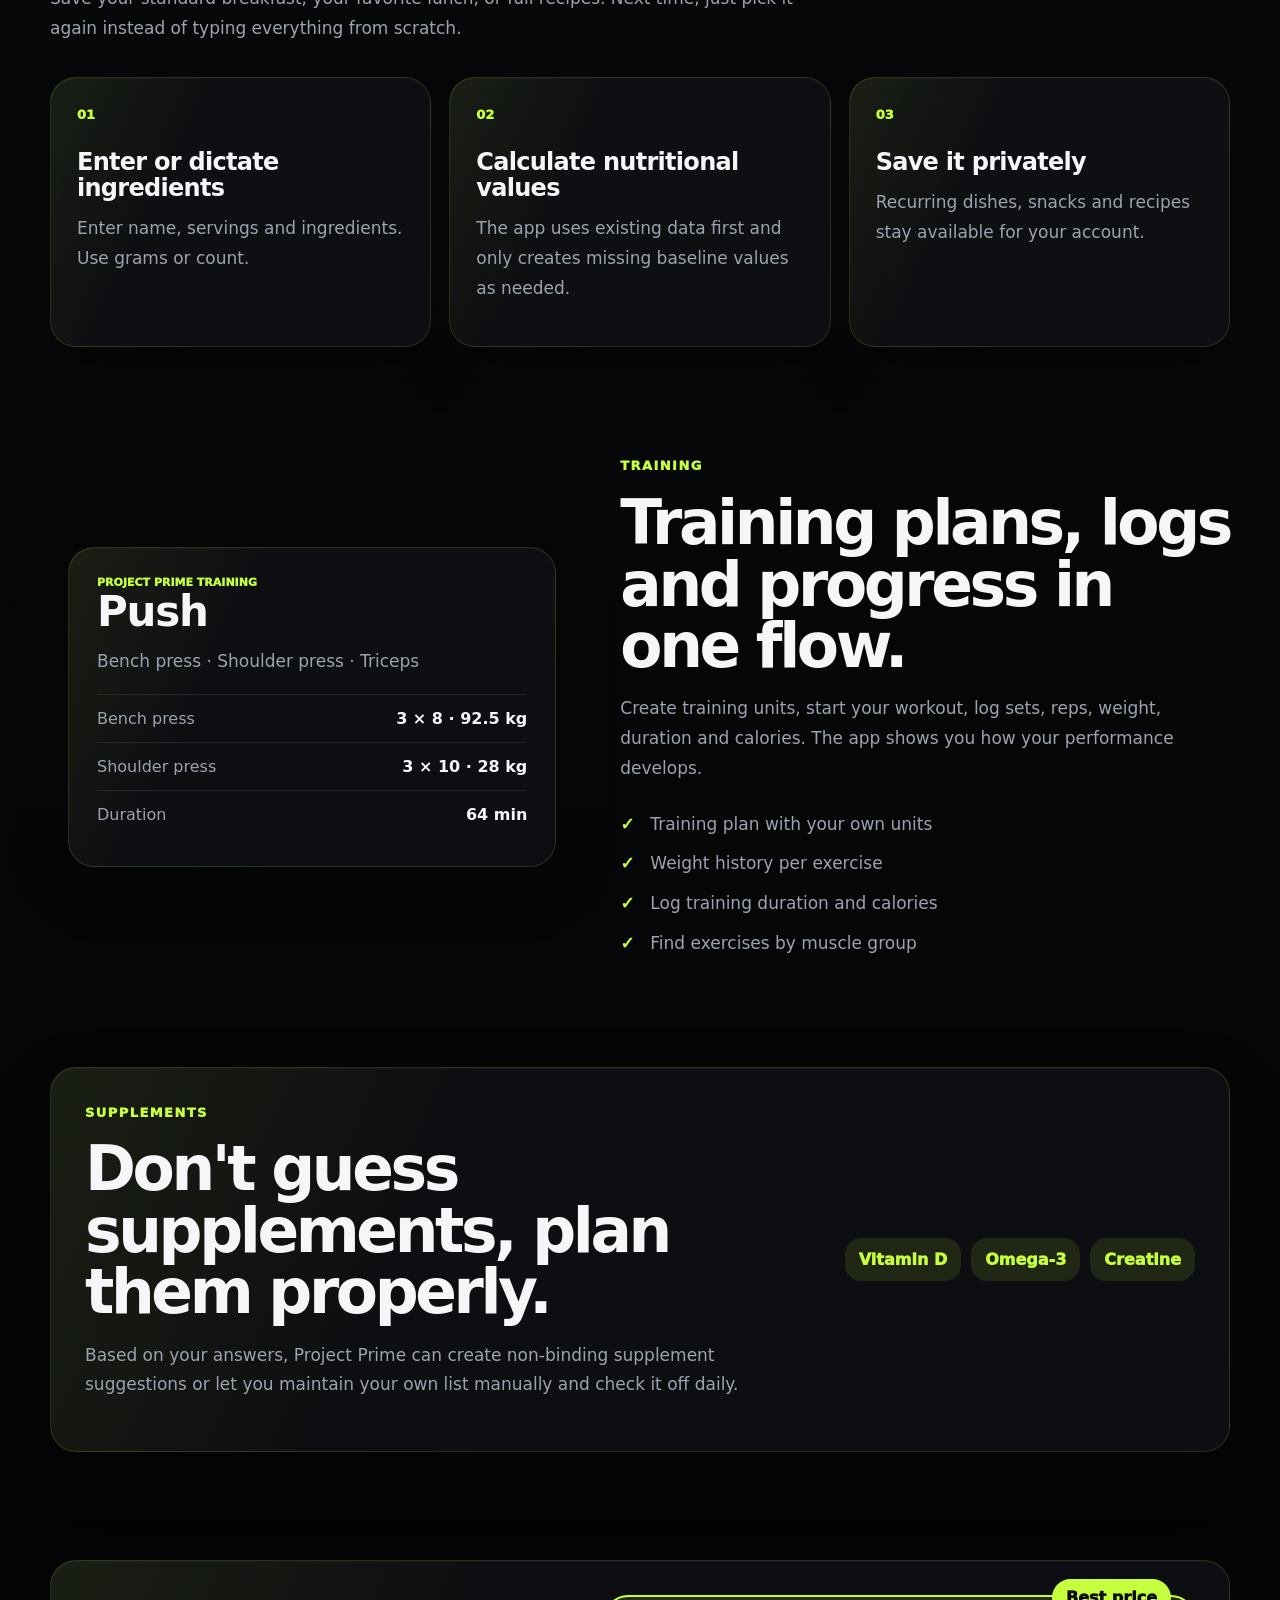
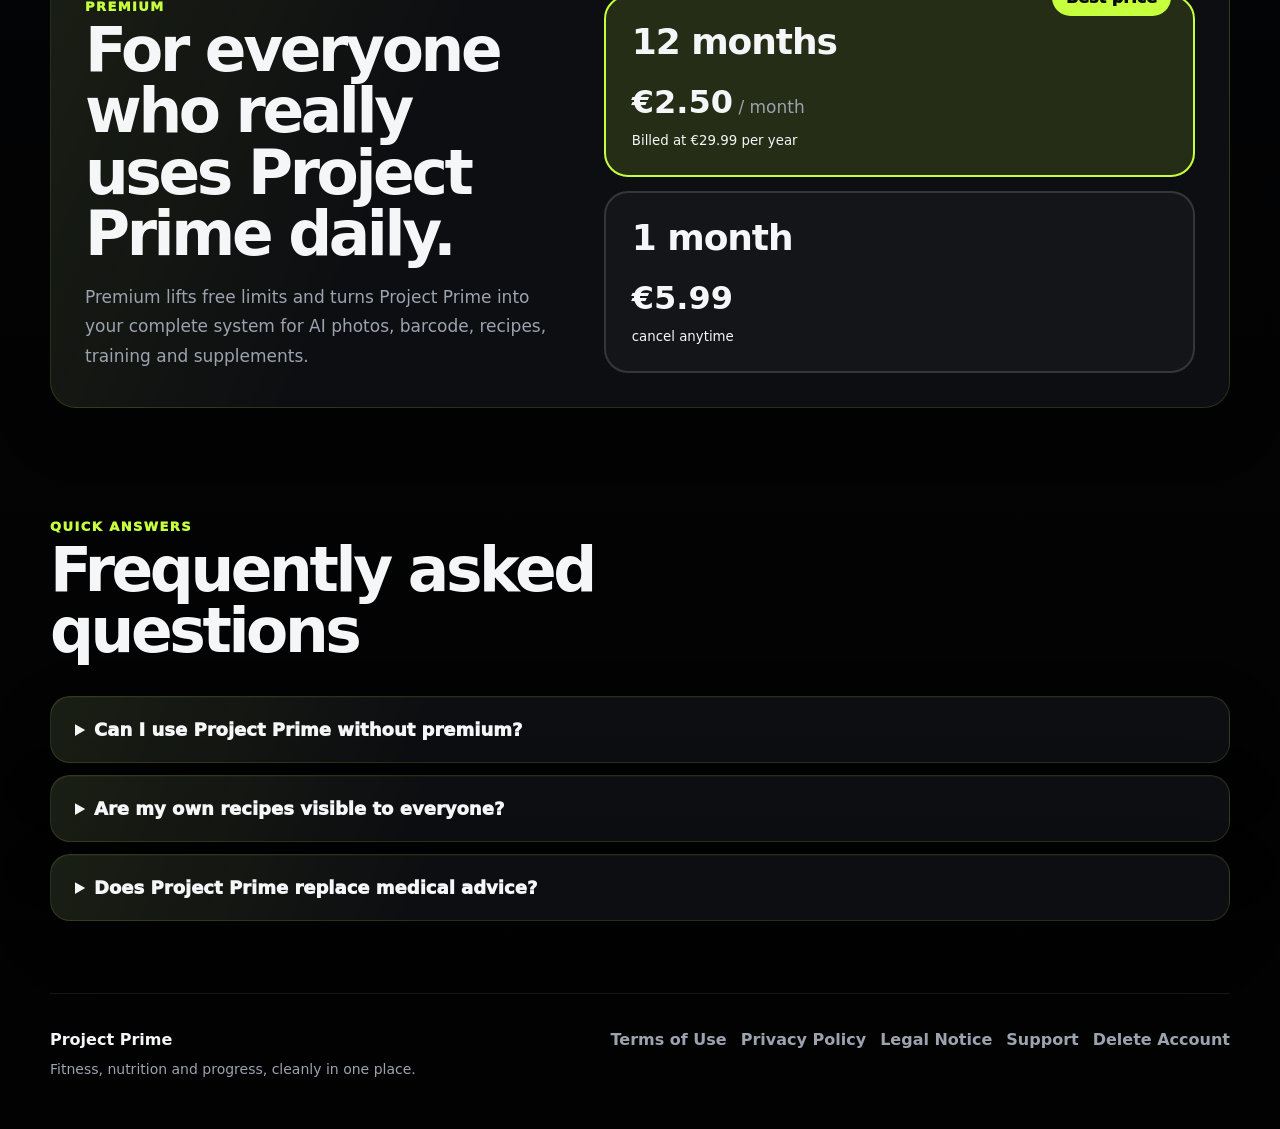
==== commit f74fa9e3: "Redesign homepage hero: real logo, accurate app mockup, effects - Swap outdated logo for current in-" ====
--- a/en/index.html
+++ b/en/index.html
@@ -59,18 +59,18 @@
   <main>
     <section class="hero section">
       <div class="hero__content">
-        <p class="eyebrow">Project Prime</p>
-        <h1>Your everyday nutrition, training and progress. Clear. Fast. Precise.</h1>
-        <p class="hero__text">
+        <p class="eyebrow reveal">Project Prime</p>
+        <h1 class="reveal" style="animation-delay:.05s">Your everyday <span class="accent-text">nutrition, training</span> and progress. Clear. Fast. Precise.</h1>
+        <p class="hero__text reveal" style="animation-delay:.1s">
           Project Prime combines AI recognition, barcode scanning, saved recipes,
           training planning, supplements and progress data in one app that feels
           like real usage, not spreadsheet work.
         </p>
-        <div class="hero__actions" id="download">
+        <div class="hero__actions reveal" id="download" style="animation-delay:.15s">
           <a class="button button--primary" href="https://apps.apple.com/de/search?term=Project%20Prime" aria-label="Search for Project Prime on the App Store">App Store</a>
           <a class="button button--ghost" href="https://play.google.com/store/apps/details?id=de.dennisvollmer.projectprime" aria-label="Open Project Prime on Google Play">Google Play</a>
         </div>
-        <div class="trust-row" aria-label="Project Prime benefits">
+        <div class="trust-row reveal" aria-label="Project Prime benefits" style="animation-delay:.2s">
           <span>AI photos</span>
           <span>Barcode</span>
           <span>Recipes</span>
@@ -79,45 +79,80 @@
       </div>
 
       <div class="phone-stage" aria-hidden="true">
+        <div class="phone-glow"></div>
         <div class="phone">
           <div class="phone__status"></div>
-          <div class="app-card app-card--hero">
-            <div class="avatar"></div>
-            <div>
-              <span class="mini-title">Project Prime</span>
-              <strong>Hi Dennis</strong>
-              <p>Stay focused.</p>
-            </div>
-            <img src="../assets/project-prime-logo.png" alt="" class="phone-logo">
-          </div>
-          <div class="app-card weight-card">
-            <div class="card-title">
-              <span class="icon-pill">↗</span>
-              <strong>Weight history</strong>
-            </div>
-            <div class="stats-row">
-              <div><span>Start</span><strong>94.0 kg</strong></div>
-              <div><span>Current</span><strong>91.0 kg</strong></div>
-              <div><span>Goal</span><strong>89.0 kg</strong></div>
-            </div>
-            <div class="chart">
-              <span class="chart-line"></span>
-              <span class="chart-fill"></span>
-            </div>
-            <button class="mock-button">+ Log current weight</button>
-          </div>
-          <div class="quick-grid">
-            <div class="mini-card">
-              <span class="drop">●</span>
-              <strong>Water</strong>
-              <b>1.5 L</b>
-              <small>/ 3.0 L</small>
-            </div>
-            <div class="mini-card mini-card--orange">
-              <span class="drop">●</span>
-              <strong>Calories</strong>
-              <b>1,840</b>
-              <small>/ 2,450 kcal</small>
+          <div class="app-screen">
+            <div class="app-topbar">
+              <img src="../assets/project-prime-logo.png" alt="" class="app-avatar">
+              <div class="app-greeting">
+                <strong>Good afternoon, Dennis</strong>
+                <span class="premium-pill">Premium</span>
+              </div>
+              <span class="icon-dot">?</span>
+              <span class="icon-dot icon-dot--accent"></span>
+            </div>
+            <p class="app-streak">🔥 13-day streak – keep it up!</p>
+
+            <div class="app-card activity-card">
+              <div class="card-title">
+                <span class="icon-pill">↻</span>
+                <strong>Activity</strong>
+              </div>
+              <div class="rings-wrap">
+                <div class="rings">
+                  <div class="ring ring--lime"></div>
+                  <div class="ring ring--blue"></div>
+                  <div class="ring ring--cyan"></div>
+                  <div class="ring-center">
+                    <strong>2495</strong>
+                    <span>kcal</span>
+                  </div>
+                </div>
+                <div class="rings-legend">
+                  <div><span class="dot dot--lime"></span>Calories<b>2,495 / 2,725</b></div>
+                  <div><span class="dot dot--blue"></span>Steps<b>7,888 / 10,000</b></div>
+                  <div><span class="dot dot--cyan"></span>Water<b>2.8 / 3.5 L</b></div>
+                </div>
+              </div>
+              <div class="mini-stat-row">
+                <div><strong>13</strong><span>Streak</span></div>
+                <div><strong>-4.0kg</strong><span>To goal</span></div>
+                <div><strong>0/6</strong><span>Supplements</span></div>
+              </div>
+            </div>
+
+            <div class="app-card training-mini-card">
+              <div class="card-title">
+                <span class="icon-pill">✦</span>
+                <strong>Training</strong>
+                <span class="training-mini-sub">Chest · Yesterday</span>
+              </div>
+              <div class="training-mini-stats">
+                <div><b>175</b><span>Kcal</span></div>
+                <div><b>65</b><span>Min</span></div>
+                <div><b>3/5</b><span>Energy</span></div>
+                <div><b>3/5</b><span>Pump</span></div>
+              </div>
+            </div>
+
+            <div class="week-row" aria-label="Weekly progress">
+              <span class="week-day is-done">Mo</span>
+              <span class="week-day is-done">Tu</span>
+              <span class="week-day is-done">We</span>
+              <span class="week-day is-done">Th</span>
+              <span class="week-day is-done">Fr</span>
+              <span class="week-day is-today">Sa</span>
+              <span class="week-day">Su</span>
+            </div>
+
+            <div class="phone-nav">
+              <div class="phone-nav__item is-active"><span class="phone-nav__icon">⌂</span>Diary</div>
+              <div class="phone-nav__item"><span class="phone-nav__icon">◆</span>Nutrition</div>
+              <div class="phone-nav__item"><span class="phone-nav__icon">✦</span>Training</div>
+              <div class="phone-nav__item"><span class="phone-nav__icon">▥</span>Stats</div>
+              <div class="phone-nav__item"><span class="phone-nav__icon">▧</span>Recipes</div>
+              <div class="phone-nav__item"><span class="phone-nav__icon">◍</span>Profile</div>
             </div>
           </div>
         </div>
--- a/styles.css
+++ b/styles.css
@@ -135,6 +135,65 @@
   text-transform: uppercase;
 }
 
+.accent-text {
+  background: linear-gradient(100deg, var(--accent) 15%, var(--cyan) 60%, var(--accent) 100%);
+  background-size: 220% auto;
+  -webkit-background-clip: text;
+  background-clip: text;
+  color: transparent;
+  animation: shine 7s linear infinite;
+}
+
+@keyframes shine {
+  to {
+    background-position: -220% center;
+  }
+}
+
+@keyframes floatY {
+  0%, 100% {
+    transform: translateY(0);
+  }
+  50% {
+    transform: translateY(-14px);
+  }
+}
+
+@keyframes glowPulse {
+  0%, 100% {
+    opacity: 0.65;
+    transform: scale(1);
+  }
+  50% {
+    opacity: 1;
+    transform: scale(1.08);
+  }
+}
+
+@keyframes fadeUp {
+  from {
+    opacity: 0;
+    transform: translateY(18px);
+  }
+  to {
+    opacity: 1;
+    transform: translateY(0);
+  }
+}
+
+.reveal {
+  animation: fadeUp 0.7s cubic-bezier(0.16, 1, 0.3, 1) both;
+}
+
+@media (prefers-reduced-motion: reduce) {
+  .phone,
+  .phone-glow,
+  .accent-text,
+  .reveal {
+    animation: none !important;
+  }
+}
+
 h1,
 h2,
 h3,
@@ -201,10 +260,28 @@
 }
 
 .button--primary {
+  position: relative;
   border-color: transparent;
   background: linear-gradient(135deg, var(--accent), var(--accent-2));
   color: var(--accent-ink);
   box-shadow: 0 14px 42px rgba(198, 255, 61, 0.22);
+  overflow: hidden;
+}
+
+.button--primary::after {
+  content: "";
+  position: absolute;
+  top: 0;
+  bottom: 0;
+  left: -60%;
+  width: 40%;
+  background: linear-gradient(115deg, transparent, rgba(255, 255, 255, 0.55), transparent);
+  transform: skewX(-18deg);
+  transition: left 0.6s ease;
+}
+
+.button--primary:hover::after {
+  left: 130%;
 }
 
 .button--primary:hover {
@@ -244,14 +321,14 @@
   place-items: center;
 }
 
-.phone-stage::before {
-  content: "";
+.phone-glow {
   position: absolute;
   width: 540px;
   height: 540px;
   border-radius: 50%;
-  background: radial-gradient(circle, rgba(198, 255, 61, 0.14), transparent 68%);
+  background: radial-gradient(circle, rgba(198, 255, 61, 0.16), transparent 68%);
   filter: blur(12px);
+  animation: glowPulse 5s ease-in-out infinite;
 }
 
 .phone {
@@ -264,6 +341,7 @@
   background: linear-gradient(180deg, #0c0d0f, #030304);
   box-shadow: var(--shadow);
   overflow: hidden;
+  animation: floatY 6s ease-in-out infinite;
 }
 
 .phone::after {
@@ -281,6 +359,307 @@
   margin: 0 auto 18px;
   border-radius: 999px;
   background: #000;
+}
+
+.app-screen {
+  display: flex;
+  flex-direction: column;
+  gap: 14px;
+}
+
+.app-topbar {
+  position: relative;
+  display: grid;
+  grid-template-columns: 44px 1fr auto auto;
+  align-items: center;
+  gap: 10px;
+}
+
+.app-avatar {
+  width: 44px;
+  height: 44px;
+  padding: 6px;
+  border: 2px solid rgba(198, 255, 61, 0.4);
+  border-radius: 50%;
+  background: rgba(198, 255, 61, 0.08);
+  object-fit: contain;
+}
+
+.app-greeting strong {
+  display: block;
+  font-size: 15px;
+  letter-spacing: -0.02em;
+}
+
+.premium-pill {
+  display: inline-block;
+  margin-top: 4px;
+  padding: 3px 9px;
+  border-radius: 999px;
+  background: rgba(198, 255, 61, 0.16);
+  color: var(--accent);
+  font-size: 10px;
+  font-weight: 950;
+  text-transform: uppercase;
+  letter-spacing: 0.04em;
+}
+
+.icon-dot {
+  display: inline-grid;
+  place-items: center;
+  width: 30px;
+  height: 30px;
+  border: 1px solid rgba(255, 255, 255, 0.14);
+  border-radius: 50%;
+  background: rgba(255, 255, 255, 0.04);
+  color: var(--muted);
+  font-size: 12px;
+  font-weight: 950;
+}
+
+.icon-dot--accent {
+  border-color: rgba(198, 255, 61, 0.5);
+  background: rgba(198, 255, 61, 0.12);
+}
+
+.app-streak {
+  margin: -2px 0 0;
+  color: var(--soft);
+  font-size: 12px;
+  font-weight: 850;
+}
+
+.activity-card {
+  padding: 20px;
+}
+
+.rings-wrap {
+  display: grid;
+  grid-template-columns: 150px 1fr;
+  gap: 16px;
+  align-items: center;
+}
+
+.rings {
+  position: relative;
+  width: 150px;
+  height: 150px;
+}
+
+.ring {
+  position: absolute;
+  border-radius: 50%;
+  -webkit-mask: radial-gradient(farthest-side, transparent calc(100% - 11px), #000 calc(100% - 10px));
+  mask: radial-gradient(farthest-side, transparent calc(100% - 11px), #000 calc(100% - 10px));
+}
+
+.ring--lime {
+  inset: 0;
+  background: conic-gradient(var(--accent) 0 91%, rgba(255, 255, 255, 0.08) 0);
+  filter: drop-shadow(0 0 6px rgba(198, 255, 61, 0.45));
+}
+
+.ring--blue {
+  inset: 20px;
+  background: conic-gradient(var(--blue) 0 79%, rgba(255, 255, 255, 0.08) 0);
+}
+
+.ring--cyan {
+  inset: 40px;
+  background: conic-gradient(var(--cyan) 0 80%, rgba(255, 255, 255, 0.08) 0);
+}
+
+.ring-center {
+  position: absolute;
+  inset: 40px;
+  display: grid;
+  place-items: center;
+  text-align: center;
+}
+
+.ring-center strong {
+  display: block;
+  font-size: 20px;
+  letter-spacing: -0.03em;
+}
+
+.ring-center span {
+  display: block;
+  margin-top: 2px;
+  color: var(--muted);
+  font-size: 10px;
+  font-weight: 850;
+  text-transform: uppercase;
+}
+
+.rings-legend {
+  display: grid;
+  gap: 10px;
+}
+
+.rings-legend div {
+  display: grid;
+  grid-template-columns: 12px 1fr;
+  gap: 8px;
+  align-items: baseline;
+  color: var(--muted);
+  font-size: 11px;
+  font-weight: 800;
+}
+
+.rings-legend b {
+  grid-column: 2;
+  display: block;
+  margin-top: 2px;
+  color: var(--text);
+  font-size: 13px;
+}
+
+.dot {
+  display: inline-block;
+  width: 9px;
+  height: 9px;
+  margin-top: 3px;
+  border-radius: 50%;
+}
+
+.dot--lime {
+  background: var(--accent);
+  box-shadow: 0 0 8px rgba(198, 255, 61, 0.6);
+}
+
+.dot--blue {
+  background: var(--blue);
+}
+
+.dot--cyan {
+  background: var(--cyan);
+}
+
+.mini-stat-row {
+  display: grid;
+  grid-template-columns: repeat(3, 1fr);
+  gap: 8px;
+  margin-top: 18px;
+  padding-top: 16px;
+  border-top: 1px solid rgba(255, 255, 255, 0.08);
+  text-align: center;
+}
+
+.mini-stat-row strong {
+  display: block;
+  font-size: 15px;
+}
+
+.mini-stat-row span {
+  display: block;
+  margin-top: 3px;
+  color: var(--muted);
+  font-size: 9px;
+  font-weight: 850;
+  text-transform: uppercase;
+}
+
+.training-mini-card {
+  padding: 16px 20px;
+}
+
+.training-mini-card .card-title {
+  margin-bottom: 12px;
+}
+
+.training-mini-sub {
+  margin-left: auto;
+  color: var(--muted);
+  font-size: 12px;
+  font-weight: 800;
+}
+
+.training-mini-stats {
+  display: grid;
+  grid-template-columns: repeat(4, 1fr);
+  gap: 6px;
+  text-align: center;
+}
+
+.training-mini-stats b {
+  display: block;
+  font-size: 15px;
+}
+
+.training-mini-stats span {
+  display: block;
+  margin-top: 3px;
+  color: var(--muted);
+  font-size: 9px;
+  font-weight: 850;
+  text-transform: uppercase;
+}
+
+.week-row {
+  display: grid;
+  grid-template-columns: repeat(7, 1fr);
+  gap: 6px;
+}
+
+.week-day {
+  display: grid;
+  place-items: center;
+  height: 34px;
+  border: 1px solid rgba(255, 255, 255, 0.1);
+  border-radius: 12px;
+  background: rgba(255, 255, 255, 0.03);
+  color: var(--muted);
+  font-size: 10px;
+  font-weight: 850;
+}
+
+.week-day.is-done {
+  border-color: rgba(198, 255, 61, 0.35);
+  background: rgba(198, 255, 61, 0.12);
+  color: var(--accent);
+}
+
+.week-day.is-today {
+  border-color: var(--accent);
+  background: var(--accent);
+  color: var(--accent-ink);
+  box-shadow: 0 0 14px rgba(198, 255, 61, 0.45);
+}
+
+.phone-nav {
+  display: grid;
+  grid-template-columns: repeat(6, 1fr);
+  gap: 4px;
+  margin-top: auto;
+  padding-top: 14px;
+  border-top: 1px solid rgba(255, 255, 255, 0.08);
+}
+
+.phone-nav__item {
+  display: grid;
+  justify-items: center;
+  gap: 4px;
+  color: var(--muted);
+  font-size: 8px;
+  font-weight: 850;
+}
+
+.phone-nav__icon {
+  display: grid;
+  place-items: center;
+  width: 26px;
+  height: 26px;
+  font-size: 12px;
+}
+
+.phone-nav__item.is-active {
+  color: var(--accent);
+}
+
+.phone-nav__item.is-active .phone-nav__icon {
+  border-radius: 50%;
+  background: rgba(198, 255, 61, 0.14);
 }
 
 .app-card,
@@ -964,6 +1343,31 @@
     font-size: 17px;
   }
 
+  .rings-wrap {
+    grid-template-columns: 130px 1fr;
+  }
+
+  .rings {
+    width: 130px;
+    height: 130px;
+  }
+
+  .ring--blue {
+    inset: 17px;
+  }
+
+  .ring--cyan {
+    inset: 34px;
+  }
+
+  .ring-center {
+    inset: 34px;
+  }
+
+  .phone-nav__item {
+    font-size: 7px;
+  }
+
   .quick-grid {
     grid-template-columns: 1fr;
   }
